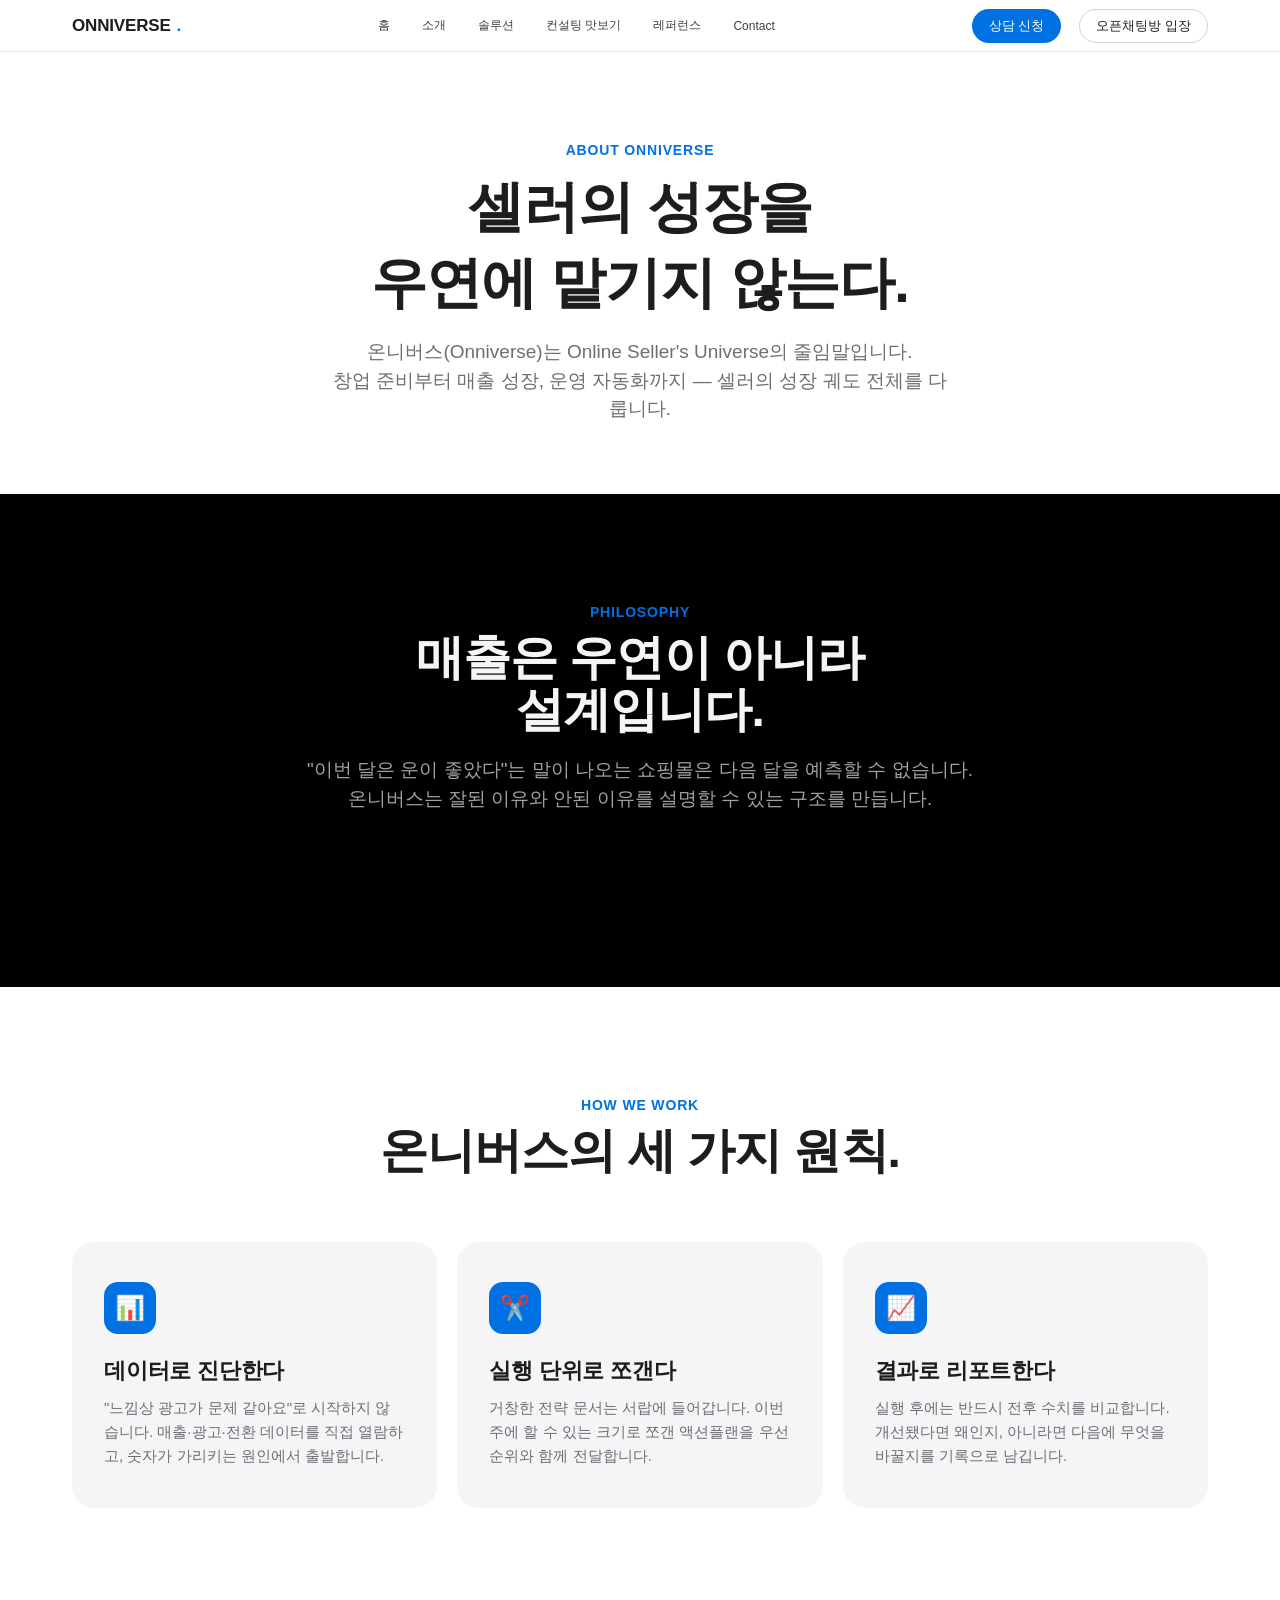
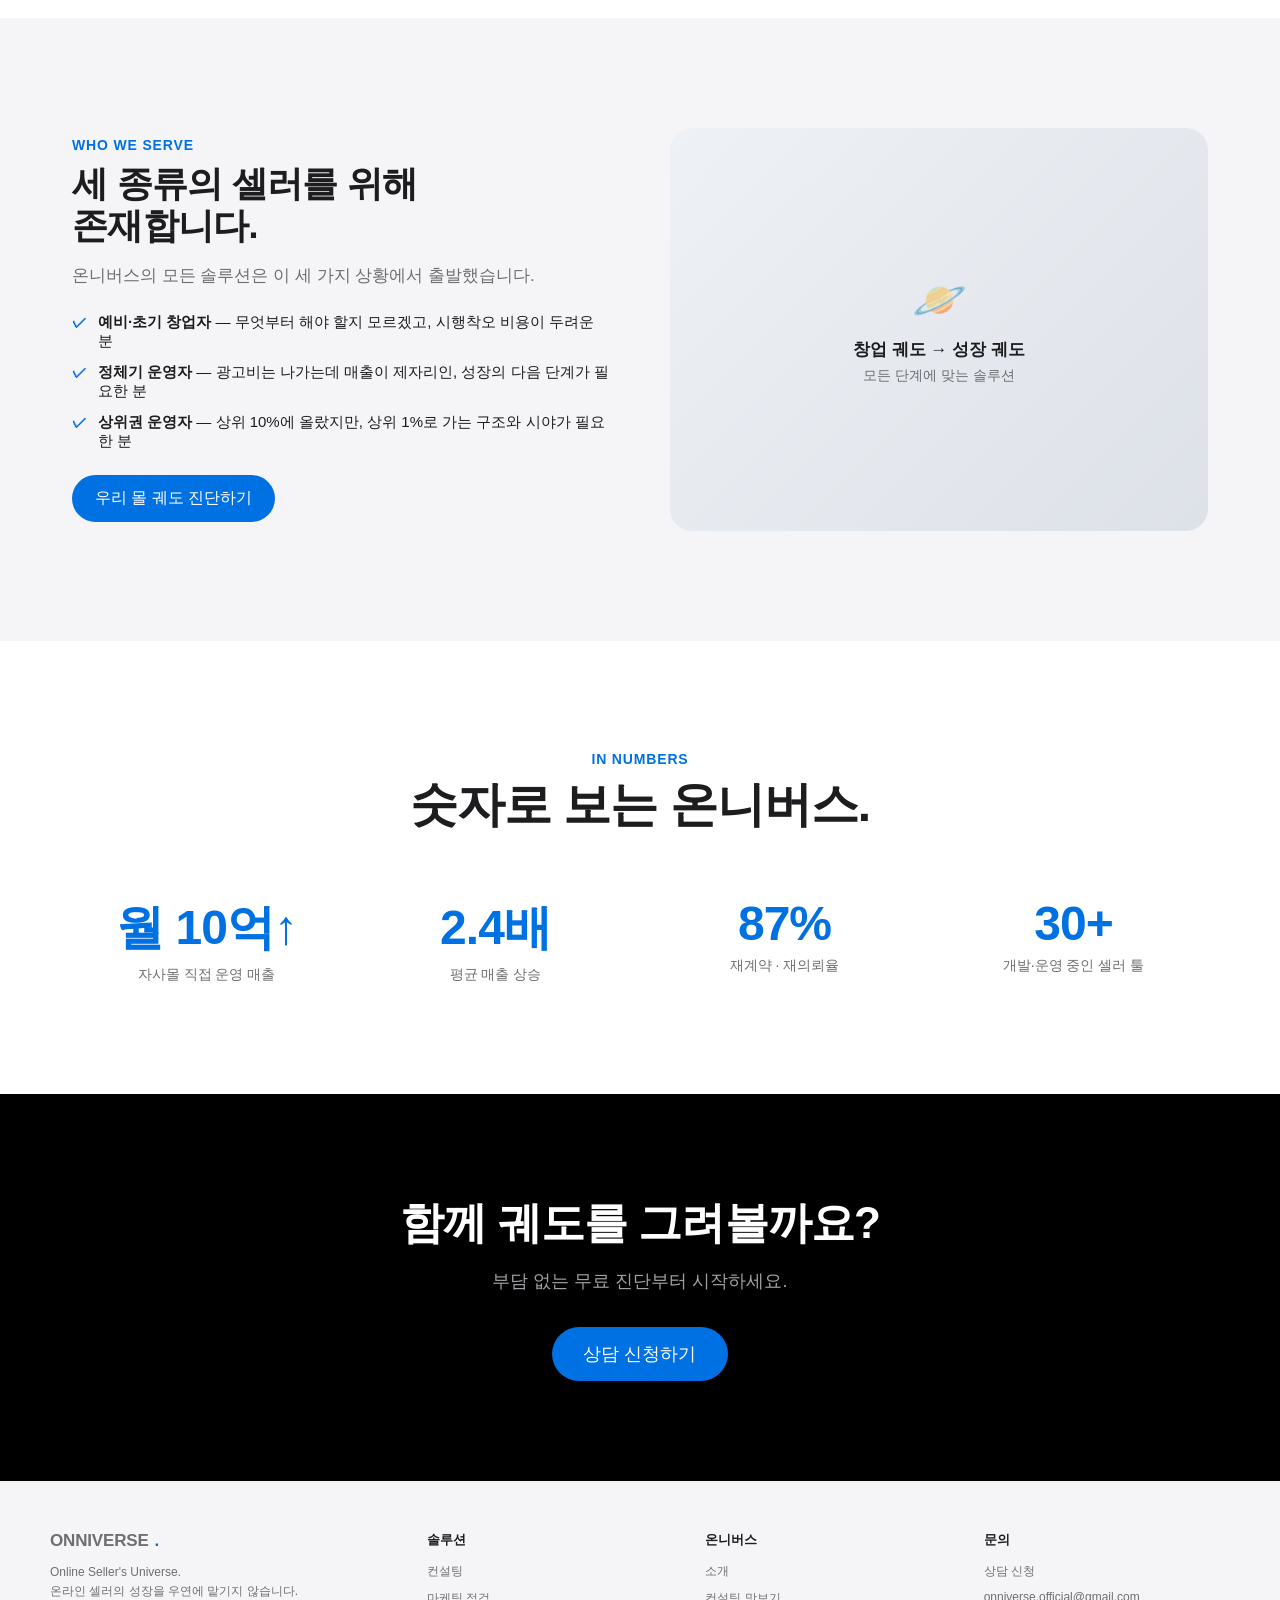
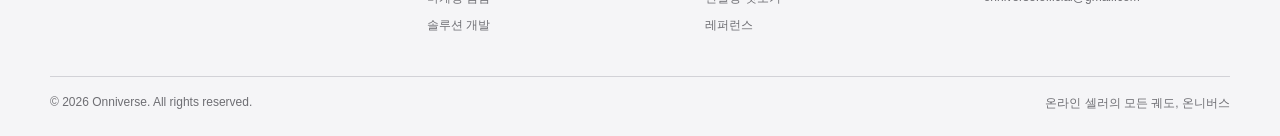
==== about.html @ 3732db98 "온니버스 웹사이트 초기 배포 Co-Authored-By: Claude Fable 5 <noreply@anthropic.com>" ====
<!DOCTYPE html>
<html lang="ko">
<head>
  <meta charset="UTF-8">
  <meta name="viewport" content="width=device-width, initial-scale=1.0">
  <title>소개 — 온니버스</title>
  <meta name="description" content="온니버스는 온라인 셀러의 성장을 우연에 맡기지 않는 이커머스 컨설팅 팀입니다.">
  <link rel="stylesheet" href="assets/css/style.css?v=3">
</head>
<body>

<nav class="nav">
  <div class="nav-inner">
    <a href="index.html" class="nav-logo">ONNIVERSE<span class="dot">.</span></a>
    <ul class="nav-menu">
      <li><a class="nav-link" href="index.html">홈</a></li>
      <li><a class="nav-link" href="about.html">소개</a></li>
      <li class="has-dropdown">
        <a class="nav-link" href="consulting.html">솔루션</a>
        <ul class="dropdown">
          <li><a href="consulting.html">컨설팅</a></li>
          <li><a href="marketing-audit.html">마케팅 점검</a></li>
          <li><a href="solution-dev.html">솔루션 개발</a></li>
        </ul>
      </li>
      <li><a class="nav-link" href="preview.html">컨설팅 맛보기</a></li>
      <li><a class="nav-link" href="references.html">레퍼런스</a></li>
      <li><a class="nav-link" href="contact.html">Contact</a></li>
    </ul>
    <div class="nav-cta">
      <a href="contact.html" class="btn btn-primary" style="padding:7px 16px;font-size:13px;">상담 신청</a>
      <a href="https://open.kakao.com/o/gEB5UUCi" target="_blank" rel="noopener" class="btn btn-ghost" style="padding:7px 16px;font-size:13px;">오픈채팅방 입장</a>
      <button class="nav-toggle" aria-label="메뉴 열기">
        <svg width="20" height="20" viewBox="0 0 20 20" fill="none"><path d="M3 5h14M3 10h14M3 15h14" stroke="currentColor" stroke-width="1.5" stroke-linecap="round"/></svg>
      </button>
    </div>
  </div>
</nav>

<header class="page-header">
  <div class="section-eyebrow">About Onniverse</div>
  <h1>셀러의 성장을<br>우연에 맡기지 않는다.</h1>
  <p>온니버스(Onniverse)는 Online Seller's Universe의 줄임말입니다.<br>창업 준비부터 매출 성장, 운영 자동화까지 — 셀러의 성장 궤도 전체를 다룹니다.</p>
</header>

<section class="section section-dark">
  <div class="wrap">
    <div class="section-head reveal">
      <div class="section-eyebrow">Philosophy</div>
      <h2>매출은 우연이 아니라<br>설계입니다.</h2>
      <p class="text-secondary">"이번 달은 운이 좋았다"는 말이 나오는 쇼핑몰은 다음 달을 예측할 수 없습니다.<br>온니버스는 잘된 이유와 안된 이유를 설명할 수 있는 구조를 만듭니다.</p>
    </div>
  </div>
</section>

<section class="section">
  <div class="wrap">
    <div class="section-head reveal">
      <div class="section-eyebrow">How We Work</div>
      <h2>온니버스의 세 가지 원칙.</h2>
    </div>
    <div class="grid grid-3">
      <div class="card reveal">
        <div class="card-icon">📊</div>
        <h3>데이터로 진단한다</h3>
        <p>"느낌상 광고가 문제 같아요"로 시작하지 않습니다. 매출·광고·전환 데이터를 직접 열람하고, 숫자가 가리키는 원인에서 출발합니다.</p>
      </div>
      <div class="card reveal">
        <div class="card-icon">✂️</div>
        <h3>실행 단위로 쪼갠다</h3>
        <p>거창한 전략 문서는 서랍에 들어갑니다. 이번 주에 할 수 있는 크기로 쪼갠 액션플랜을 우선순위와 함께 전달합니다.</p>
      </div>
      <div class="card reveal">
        <div class="card-icon">📈</div>
        <h3>결과로 리포트한다</h3>
        <p>실행 후에는 반드시 전후 수치를 비교합니다. 개선됐다면 왜인지, 아니라면 다음에 무엇을 바꿀지를 기록으로 남깁니다.</p>
      </div>
    </div>
  </div>
</section>

<section class="section section-gray">
  <div class="wrap">
    <div class="feature-row reveal">
      <div class="feature-copy">
        <div class="section-eyebrow">Who We Serve</div>
        <h3>세 종류의 셀러를 위해<br>존재합니다.</h3>
        <p>온니버스의 모든 솔루션은 이 세 가지 상황에서 출발했습니다.</p>
        <ul>
          <li><strong>예비·초기 창업자</strong> — 무엇부터 해야 할지 모르겠고, 시행착오 비용이 두려운 분</li>
          <li><strong>정체기 운영자</strong> — 광고비는 나가는데 매출이 제자리인, 성장의 다음 단계가 필요한 분</li>
          <li><strong>상위권 운영자</strong> — 상위 10%에 올랐지만, 상위 1%로 가는 구조와 시야가 필요한 분</li>
        </ul>
        <a href="preview.html" class="btn btn-primary">우리 몰 궤도 진단하기</a>
      </div>
      <div class="feature-visual">
        <div style="text-align:center; padding:40px;">
          <div style="font-size:44px; margin-bottom:12px;">🪐</div>
          <div style="font-size:17px; font-weight:600; color:#1d1d1f;">창업 궤도 → 성장 궤도</div>
          <div style="font-size:14px; margin-top:6px;">모든 단계에 맞는 솔루션</div>
        </div>
      </div>
    </div>
  </div>
</section>

<section class="section">
  <div class="wrap">
    <div class="section-head reveal">
      <div class="section-eyebrow">In Numbers</div>
      <h2>숫자로 보는 온니버스.</h2>
    </div>
    <div class="stats reveal">
      <div class="stat"><div class="num">월 10억↑</div><div class="label">자사몰 직접 운영 매출</div></div>
      <div class="stat"><div class="num">2.4배</div><div class="label">평균 매출 상승</div></div>
      <div class="stat"><div class="num">87%</div><div class="label">재계약 · 재의뢰율</div></div>
      <div class="stat"><div class="num">30+</div><div class="label">개발·운영 중인 셀러 툴</div></div>
    </div>
  </div>
</section>

<section class="cta-banner">
  <h2>함께 궤도를 그려볼까요?</h2>
  <p>부담 없는 무료 진단부터 시작하세요.</p>
  <a href="contact.html" class="btn btn-primary btn-lg">상담 신청하기</a>
</section>

<footer class="footer">
  <div class="footer-top">
    <div class="footer-brand">
      <div class="nav-logo">ONNIVERSE<span class="dot">.</span></div>
      <p>Online Seller's Universe.<br>온라인 셀러의 성장을 우연에 맡기지 않습니다.</p>
    </div>
    <div class="footer-col">
      <h5>솔루션</h5>
      <ul>
        <li><a href="consulting.html">컨설팅</a></li>
        <li><a href="marketing-audit.html">마케팅 점검</a></li>
        <li><a href="solution-dev.html">솔루션 개발</a></li>
      </ul>
    </div>
    <div class="footer-col">
      <h5>온니버스</h5>
      <ul>
        <li><a href="about.html">소개</a></li>
        <li><a href="preview.html">컨설팅 맛보기</a></li>
        <li><a href="references.html">레퍼런스</a></li>
      </ul>
    </div>
    <div class="footer-col">
      <h5>문의</h5>
      <ul>
        <li><a href="contact.html">상담 신청</a></li>
        <li><a href="mailto:onniverse.official@gmail.com">onniverse.official@gmail.com</a></li>
      </ul>
    </div>
  </div>
  <div class="footer-bottom">
    <span>© 2026 Onniverse. All rights reserved.</span>
    <span>온라인 셀러의 모든 궤도, 온니버스</span>
  </div>
</footer>

<script src="assets/js/main.js"></script>
</body>
</html>
---- assets/css/style.css ----
/* ==========================================================================
   온니버스 (Onniverse) — Design System
   Apple.com-inspired: large type, generous whitespace, blur nav, subtle motion
   ========================================================================== */

:root {
  --bg: #ffffff;
  --bg-secondary: #f5f5f7;
  --bg-dark: #000000;
  --bg-dark-2: #111112;
  --text: #1d1d1f;
  --text-secondary: #6e6e73;
  --text-on-dark: #f5f5f7;
  --text-on-dark-secondary: #a1a1a6;
  --accent: #0071e3;
  --accent-hover: #0077ed;
  --border: #d2d2d7;
  --border-dark: #333336;
  --radius-lg: 22px;
  --radius-md: 14px;
  --radius-sm: 8px;
  --nav-height: 52px;
  --max-width: 1180px;
  --ease: cubic-bezier(0.28, 0.11, 0.32, 1);
}

* { box-sizing: border-box; }

html {
  scroll-behavior: smooth;
  scroll-padding-top: var(--nav-height);
}

body {
  margin: 0;
  font-family: -apple-system, BlinkMacSystemFont, "SF Pro Display", "SF Pro KR",
    "Apple SD Gothic Neo", "Pretendard", "Helvetica Neue", Arial, sans-serif;
  color: var(--text);
  background: var(--bg);
  -webkit-font-smoothing: antialiased;
  overflow-x: hidden;
}

img { max-width: 100%; display: block; }
a { color: inherit; text-decoration: none; }
ul { list-style: none; margin: 0; padding: 0; }
button { font-family: inherit; }

.wrap {
  max-width: var(--max-width);
  margin: 0 auto;
  padding: 0 22px;
}

/* ---------- Navigation ---------- */

.nav {
  position: fixed;
  top: 0; left: 0; right: 0;
  height: var(--nav-height);
  z-index: 1000;
  background: rgba(255, 255, 255, 0.72);
  backdrop-filter: saturate(180%) blur(20px);
  -webkit-backdrop-filter: saturate(180%) blur(20px);
  border-bottom: 1px solid rgba(0, 0, 0, 0.08);
}

.nav-inner {
  max-width: var(--max-width);
  margin: 0 auto;
  height: 100%;
  padding: 0 22px;
  display: flex;
  align-items: center;
  justify-content: space-between;
}

.nav-logo {
  font-size: 17px;
  font-weight: 600;
  letter-spacing: -0.01em;
  display: flex;
  align-items: center;
  gap: 6px;
}

.nav-logo .dot { color: var(--accent); }

.nav-menu {
  display: flex;
  align-items: center;
  height: 100%;
}

.nav-menu > li {
  position: relative;
  height: 100%;
}

.nav-link {
  display: flex;
  align-items: center;
  height: 100%;
  padding: 0 16px;
  font-size: 12px;
  font-weight: 400;
  color: var(--text);
  opacity: 0.85;
  transition: opacity 0.2s var(--ease);
  white-space: nowrap;
}

.nav-link:hover { opacity: 1; }

.nav-menu > li.has-dropdown:hover .dropdown {
  opacity: 1;
  visibility: visible;
  transform: translateY(0);
}

.dropdown {
  position: absolute;
  top: 100%;
  left: 50%;
  transform: translateX(-50%) translateY(-8px);
  min-width: 190px;
  background: rgba(255, 255, 255, 0.85);
  backdrop-filter: saturate(180%) blur(24px);
  -webkit-backdrop-filter: saturate(180%) blur(24px);
  border-radius: 0 0 12px 12px;
  box-shadow: 0 12px 28px rgba(0, 0, 0, 0.12);
  padding: 10px 0;
  opacity: 0;
  visibility: hidden;
  transition: all 0.25s var(--ease);
}

.dropdown li a {
  display: block;
  padding: 10px 22px;
  font-size: 13px;
  color: var(--text);
  opacity: 0.8;
}

.dropdown li a:hover { opacity: 1; color: var(--accent); }

.nav-cta {
  display: flex;
  align-items: center;
  gap: 18px;
}

.nav-toggle {
  display: none;
  background: none;
  border: none;
  cursor: pointer;
  padding: 8px;
  color: var(--text);
}

/* Mobile nav */
@media (max-width: 834px) {
  .nav-toggle { display: block; }
  .nav-menu {
    position: fixed;
    top: var(--nav-height);
    left: 0; right: 0;
    flex-direction: column;
    align-items: stretch;
    background: rgba(255, 255, 255, 0.97);
    backdrop-filter: blur(20px);
    height: auto;
    max-height: 0;
    overflow: hidden;
    transition: max-height 0.35s var(--ease);
    border-bottom: 1px solid var(--border);
  }
  .nav-menu.open { max-height: 600px; }
  .nav-menu > li { height: auto; }
  .nav-link {
    height: auto;
    padding: 16px 22px;
    font-size: 17px;
    border-bottom: 1px solid rgba(0,0,0,0.06);
  }
  .dropdown {
    position: static;
    transform: none;
    opacity: 1;
    visibility: visible;
    box-shadow: none;
    border-radius: 0;
    background: var(--bg-secondary);
    display: none;
    padding: 4px 0;
  }
  .nav-menu > li.has-dropdown.open .dropdown { display: block; }
  .dropdown li a { padding: 14px 40px; font-size: 15px; }
}

/* ---------- Hero ---------- */

.hero {
  padding: calc(var(--nav-height) + 120px) 22px 100px;
  text-align: center;
  background: linear-gradient(180deg, #fbfbfd 0%, #ffffff 100%);
}

.hero-eyebrow {
  font-size: 15px;
  font-weight: 600;
  color: var(--accent);
  margin-bottom: 14px;
}

.hero h1 {
  font-size: clamp(38px, 6vw, 68px);
  font-weight: 700;
  letter-spacing: -0.02em;
  line-height: 1.07;
  margin: 0 0 20px;
}

.hero p.lead {
  font-size: clamp(18px, 2.4vw, 24px);
  color: var(--text-secondary);
  max-width: 640px;
  margin: 0 auto 34px;
  line-height: 1.4;
}

.hero-actions {
  display: flex;
  gap: 14px;
  justify-content: center;
  flex-wrap: wrap;
}

.hero-visual {
  margin-top: 64px;
  border-radius: var(--radius-lg);
  overflow: hidden;
  background: linear-gradient(135deg, #eef1f5 0%, #dfe3ea 100%);
  aspect-ratio: 16 / 8;
  max-width: var(--max-width);
  margin-left: auto;
  margin-right: auto;
  display: flex;
  align-items: center;
  justify-content: center;
  position: relative;
}

/* ---------- Buttons ---------- */

.btn {
  display: inline-flex;
  align-items: center;
  justify-content: center;
  padding: 12px 22px;
  border-radius: 980px;
  font-size: 16px;
  font-weight: 400;
  cursor: pointer;
  border: 1px solid transparent;
  transition: all 0.2s var(--ease);
}

.btn-primary {
  background: var(--accent);
  color: #fff;
}
.btn-primary:hover { background: var(--accent-hover); }

.btn-secondary {
  background: transparent;
  color: var(--accent);
}
.btn-secondary:hover { text-decoration: underline; }

.btn-ghost {
  background: transparent;
  color: var(--text);
  border-color: var(--border);
}
.btn-ghost:hover { border-color: var(--text); }

.btn-lg { padding: 14px 30px; font-size: 18px; }

.link-arrow {
  color: var(--accent);
  font-size: 16px;
  display: inline-flex;
  align-items: center;
  gap: 4px;
}
.link-arrow:hover { text-decoration: underline; }

/* ---------- Sections ---------- */

section { position: relative; }

.section {
  padding: 110px 22px;
}

.section-tight { padding: 80px 22px; }

.section-dark {
  background: var(--bg-dark);
  color: var(--text-on-dark);
}
.section-dark .text-secondary { color: var(--text-on-dark-secondary); }

.section-gray { background: var(--bg-secondary); }

.section-head {
  text-align: center;
  max-width: 720px;
  margin: 0 auto 64px;
}

.section-eyebrow {
  font-size: 14px;
  font-weight: 600;
  color: var(--accent);
  text-transform: uppercase;
  letter-spacing: 0.06em;
  margin-bottom: 12px;
}

.section-head h2 {
  font-size: clamp(30px, 4.5vw, 48px);
  font-weight: 700;
  letter-spacing: -0.02em;
  line-height: 1.1;
  margin: 0 0 18px;
}

.section-head p {
  font-size: 19px;
  color: var(--text-secondary);
  line-height: 1.5;
}

.text-secondary { color: var(--text-secondary); }

/* ---------- Grid / Cards ---------- */

.grid {
  display: grid;
  gap: 20px;
}

.grid-2 { grid-template-columns: repeat(2, 1fr); }
.grid-3 { grid-template-columns: repeat(3, 1fr); }
.grid-4 { grid-template-columns: repeat(4, 1fr); }

@media (max-width: 900px) {
  .grid-2, .grid-3, .grid-4 { grid-template-columns: 1fr; }
}

.card {
  background: var(--bg-secondary);
  border-radius: var(--radius-lg);
  padding: 40px 32px;
  transition: transform 0.3s var(--ease);
}

.card-icon {
  width: 52px;
  height: 52px;
  border-radius: 14px;
  background: var(--accent);
  color: #fff;
  display: flex;
  align-items: center;
  justify-content: center;
  font-size: 24px;
  margin-bottom: 22px;
}

.card h3 {
  font-size: 22px;
  font-weight: 600;
  letter-spacing: -0.01em;
  margin: 0 0 10px;
}

.card p {
  font-size: 15px;
  color: var(--text-secondary);
  line-height: 1.6;
  margin: 0;
}

.card-dark {
  background: var(--bg-dark-2);
  color: var(--text-on-dark);
}
.card-dark p { color: var(--text-on-dark-secondary); }

/* ---------- Stats ---------- */

.stats {
  display: grid;
  grid-template-columns: repeat(4, 1fr);
  gap: 20px;
  text-align: center;
}
.stats-3 { grid-template-columns: repeat(3, 1fr); }
@media (max-width: 700px) {
  .stats, .stats-3 { grid-template-columns: repeat(2, 1fr); }
}
.stat .num {
  font-size: clamp(32px, 4vw, 48px);
  font-weight: 700;
  color: var(--accent);
  letter-spacing: -0.02em;
}
.stat .label {
  font-size: 14px;
  color: var(--text-secondary);
  margin-top: 6px;
}

/* ---------- Steps / Process ---------- */

.steps {
  display: grid;
  grid-template-columns: repeat(4, 1fr);
  gap: 24px;
  counter-reset: step;
}
@media (max-width: 900px) { .steps { grid-template-columns: 1fr 1fr; } }
@media (max-width: 560px) { .steps { grid-template-columns: 1fr; } }

.step {
  position: relative;
  padding-top: 8px;
}
.step .step-num {
  font-size: 15px;
  font-weight: 700;
  color: var(--accent);
  margin-bottom: 14px;
}
.step h4 {
  font-size: 18px;
  font-weight: 600;
  margin: 0 0 8px;
}
.step p {
  font-size: 14px;
  color: var(--text-secondary);
  line-height: 1.6;
  margin: 0;
}

/* ---------- Table ---------- */

table.compare {
  width: 100%;
  border-collapse: collapse;
  font-size: 15px;
}
table.compare th, table.compare td {
  padding: 16px 18px;
  border-bottom: 1px solid var(--border);
  text-align: left;
}
table.compare th { color: var(--text-secondary); font-weight: 500; font-size: 13px; }

/* ---------- Footer ---------- */

.footer {
  background: var(--bg-secondary);
  padding: 50px 22px 24px;
  font-size: 12px;
  color: var(--text-secondary);
}

.footer-top {
  max-width: var(--max-width);
  margin: 0 auto;
  display: grid;
  grid-template-columns: 1.4fr repeat(3, 1fr);
  gap: 32px;
  padding-bottom: 32px;
  border-bottom: 1px solid var(--border);
}

@media (max-width: 700px) {
  .footer-top { grid-template-columns: 1fr 1fr; }
}

.footer-brand .nav-logo { margin-bottom: 10px; }
.footer-brand p { max-width: 260px; line-height: 1.6; }

.footer-col h5 {
  font-size: 13px;
  color: var(--text);
  font-weight: 600;
  margin: 0 0 14px;
}
.footer-col li { margin-bottom: 10px; }
.footer-col a:hover { color: var(--accent); }

.footer-bottom {
  max-width: var(--max-width);
  margin: 0 auto;
  padding-top: 18px;
  display: flex;
  justify-content: space-between;
  flex-wrap: wrap;
  gap: 8px;
}

/* ---------- Reveal animation ---------- */

.reveal {
  opacity: 0;
  transform: translateY(24px);
  transition: opacity 0.7s var(--ease), transform 0.7s var(--ease);
}
.reveal.in {
  opacity: 1;
  transform: translateY(0);
}

/* ---------- Page header (sub pages) ---------- */

.page-header {
  padding: calc(var(--nav-height) + 90px) 22px 70px;
  text-align: center;
}
.page-header .section-eyebrow { justify-content: center; display: flex; }
.page-header h1 {
  font-size: clamp(32px, 5vw, 56px);
  font-weight: 700;
  letter-spacing: -0.02em;
  margin: 0 0 16px;
}
.page-header p {
  font-size: 19px;
  color: var(--text-secondary);
  max-width: 620px;
  margin: 0 auto;
  line-height: 1.5;
}

/* ---------- Breadcrumb ---------- */
.breadcrumb {
  font-size: 13px;
  color: var(--text-secondary);
  text-align: center;
  padding-top: calc(var(--nav-height) + 24px);
}
.breadcrumb a:hover { color: var(--accent); }

/* ---------- Two-col feature ---------- */

.feature-row {
  display: grid;
  grid-template-columns: 1fr 1fr;
  gap: 60px;
  align-items: center;
}
@media (max-width: 900px) {
  .feature-row { grid-template-columns: 1fr; gap: 32px; }
  .feature-row.reverse .feature-visual { order: -1; }
}
.feature-visual {
  border-radius: var(--radius-lg);
  aspect-ratio: 4/3;
  background: linear-gradient(135deg, #eef1f5 0%, #dde1e8 100%);
  display: flex;
  align-items: center;
  justify-content: center;
  font-size: 15px;
  color: var(--text-secondary);
}
.feature-copy .section-eyebrow { margin-bottom: 10px; }
.feature-copy h3 {
  font-size: clamp(26px, 3.5vw, 36px);
  font-weight: 700;
  letter-spacing: -0.02em;
  margin: 0 0 16px;
  line-height: 1.15;
}
.feature-copy p {
  font-size: 17px;
  color: var(--text-secondary);
  line-height: 1.6;
  margin: 0 0 24px;
}
.feature-copy ul { margin: 0 0 24px; }
.feature-copy ul li {
  padding-left: 26px;
  position: relative;
  margin-bottom: 12px;
  font-size: 15px;
  color: var(--text);
}
.feature-copy ul li::before {
  content: "✓";
  position: absolute;
  left: 0;
  color: var(--accent);
  font-weight: 700;
}

/* ---------- Form ---------- */

.form-box {
  max-width: 640px;
  margin: 0 auto;
  background: var(--bg-secondary);
  border-radius: var(--radius-lg);
  padding: 44px;
}
@media (max-width: 600px) { .form-box { padding: 28px 22px; } }

.form-row { margin-bottom: 20px; }
.form-row label {
  display: block;
  font-size: 14px;
  font-weight: 600;
  margin-bottom: 8px;
}
.form-row input,
.form-row select,
.form-row textarea {
  width: 100%;
  padding: 13px 16px;
  border-radius: 10px;
  border: 1px solid var(--border);
  font-size: 15px;
  font-family: inherit;
  background: #fff;
  transition: border-color 0.2s;
}
.form-row input:focus,
.form-row select:focus,
.form-row textarea:focus {
  outline: none;
  border-color: var(--accent);
}
.form-row textarea { resize: vertical; min-height: 120px; }
.form-note { font-size: 13px; color: var(--text-secondary); margin-top: 10px; }

.checkbox-row {
  display: flex;
  align-items: flex-start;
  gap: 10px;
  font-size: 13px;
  color: var(--text-secondary);
}
.checkbox-row input { width: auto; margin-top: 3px; }

/* ---------- Contact info cards ---------- */

.contact-info {
  display: grid;
  grid-template-columns: repeat(3, 1fr);
  gap: 20px;
  max-width: var(--max-width);
  margin: 0 auto 70px;
  text-align: center;
}
@media (max-width: 800px) { .contact-info { grid-template-columns: 1fr; } }
.contact-info .card-icon { margin: 0 auto 18px; }
.contact-info .card { text-align: center; }

/* ---------- Reference / Portfolio ---------- */

.ref-filter {
  display: flex;
  gap: 10px;
  justify-content: center;
  flex-wrap: wrap;
  margin-bottom: 50px;
}
.ref-filter button {
  padding: 9px 18px;
  border-radius: 980px;
  border: 1px solid var(--border);
  background: transparent;
  font-size: 14px;
  cursor: pointer;
  transition: all 0.2s var(--ease);
}
.ref-filter button.active,
.ref-filter button:hover {
  background: var(--text);
  color: #fff;
  border-color: var(--text);
}

.ref-card {
  border-radius: var(--radius-lg);
  overflow: hidden;
  background: var(--bg-secondary);
  cursor: default;
}
.ref-thumb {
  aspect-ratio: 4/3;
  background: linear-gradient(135deg, #e4e7ec, #cfd4dc);
  display: flex;
  align-items: center;
  justify-content: center;
  color: var(--text-secondary);
  font-size: 14px;
}
.ref-body { padding: 22px 24px 26px; }
.ref-tag {
  font-size: 12px;
  font-weight: 600;
  color: var(--accent);
  margin-bottom: 8px;
}
.ref-body h4 { font-size: 18px; margin: 0 0 8px; font-weight: 600; }
.ref-body p { font-size: 14px; color: var(--text-secondary); margin: 0; line-height: 1.5; }
.ref-result {
  margin-top: 14px;
  padding-top: 14px;
  border-top: 1px solid var(--border);
  font-size: 13px;
  font-weight: 600;
  color: var(--text);
}

/* ---------- FAQ / Accordion ---------- */

.accordion-item {
  border-bottom: 1px solid var(--border);
}
.accordion-q {
  width: 100%;
  text-align: left;
  background: none;
  border: none;
  padding: 24px 4px;
  font-size: 17px;
  font-weight: 600;
  display: flex;
  justify-content: space-between;
  align-items: center;
  cursor: pointer;
  color: var(--text);
}
.accordion-q .plus {
  font-size: 22px;
  font-weight: 300;
  color: var(--accent);
  transition: transform 0.3s var(--ease);
  flex-shrink: 0;
  margin-left: 20px;
}
.accordion-item.open .accordion-q .plus { transform: rotate(45deg); }
.accordion-a {
  max-height: 0;
  overflow: hidden;
  transition: max-height 0.35s var(--ease);
}
.accordion-a-inner {
  padding: 0 4px 24px;
  font-size: 15px;
  color: var(--text-secondary);
  line-height: 1.7;
}

/* ---------- Sample report mock ---------- */

.mock-report {
  background: #fff;
  border-radius: var(--radius-lg);
  box-shadow: 0 20px 60px rgba(0,0,0,0.12);
  padding: 36px;
  max-width: 640px;
  margin: 0 auto;
  border: 1px solid var(--border);
}
.mock-report .mock-head {
  display: flex;
  justify-content: space-between;
  align-items: center;
  margin-bottom: 24px;
  padding-bottom: 20px;
  border-bottom: 1px solid var(--border);
}
.mock-score {
  font-size: 40px;
  font-weight: 700;
  color: var(--accent);
}
.mock-row {
  display: flex;
  justify-content: space-between;
  padding: 12px 0;
  border-bottom: 1px solid #f0f0f2;
  font-size: 14px;
}
.mock-badge {
  font-size: 11px;
  font-weight: 700;
  padding: 3px 10px;
  border-radius: 980px;
}
.mock-badge.good { background: #e6f7ec; color: #1c8a44; }
.mock-badge.warn { background: #fff4e0; color: #b9740a; }
.mock-badge.bad { background: #fde8e8; color: #c62828; }

/* ---------- CTA banner ---------- */

.cta-banner {
  text-align: center;
  padding: 100px 22px;
  background: var(--bg-dark);
  color: #fff;
}
.cta-banner h2 {
  font-size: clamp(28px, 4.5vw, 44px);
  font-weight: 700;
  letter-spacing: -0.02em;
  margin: 0 0 16px;
}
.cta-banner p {
  font-size: 18px;
  color: var(--text-on-dark-secondary);
  margin: 0 0 34px;
}

/* ---------- Notice list ---------- */

.notice-list { border-top: 1px solid var(--text); }
.notice-item {
  display: grid;
  grid-template-columns: 90px 1fr 120px;
  gap: 16px;
  align-items: center;
  padding: 22px 8px;
  border-bottom: 1px solid var(--border);
}
@media (max-width: 600px) {
  .notice-item { grid-template-columns: 1fr; gap: 6px; }
}
.notice-badge {
  font-size: 11px;
  font-weight: 700;
  color: var(--accent);
  background: rgba(0,113,227,0.1);
  padding: 4px 10px;
  border-radius: 980px;
  justify-self: start;
}
.notice-title { font-size: 16px; font-weight: 500; }
.notice-date { font-size: 13px; color: var(--text-secondary); justify-self: end; }
@media (max-width: 600px) { .notice-date { justify-self: start; } }

/* ---------- Diagnosis quiz ---------- */

.quiz-box {
  max-width: 640px;
  margin: 0 auto;
  background: #fff;
  border: 1px solid var(--border);
  border-radius: var(--radius-lg);
  padding: 44px;
  box-shadow: 0 20px 60px rgba(0,0,0,0.08);
}
@media (max-width: 600px) { .quiz-box { padding: 28px 22px; } }

.quiz-progress {
  height: 4px;
  background: var(--bg-secondary);
  border-radius: 980px;
  overflow: hidden;
  margin-bottom: 28px;
}
.quiz-progress .bar {
  height: 100%;
  background: var(--accent);
  width: 0%;
  transition: width 0.4s var(--ease);
}
.quiz-step-label {
  font-size: 13px;
  font-weight: 600;
  color: var(--accent);
  margin-bottom: 10px;
}
.quiz-q {
  font-size: clamp(20px, 3vw, 26px);
  font-weight: 700;
  letter-spacing: -0.01em;
  line-height: 1.3;
  margin: 0 0 8px;
  min-height: 68px;
}
.quiz-hint {
  font-size: 14px;
  color: var(--text-secondary);
  margin: 0 0 28px;
}
.quiz-actions {
  display: grid;
  grid-template-columns: 1fr 1fr;
  gap: 12px;
}
.quiz-actions button {
  padding: 16px;
  border-radius: var(--radius-md);
  border: 1px solid var(--border);
  background: #fff;
  font-size: 16px;
  font-weight: 500;
  cursor: pointer;
  transition: all 0.2s var(--ease);
}
.quiz-actions button:hover {
  border-color: var(--accent);
  color: var(--accent);
  background: rgba(0,113,227,0.04);
}
.quiz-back {
  margin-top: 18px;
  background: none;
  border: none;
  font-size: 13px;
  color: var(--text-secondary);
  cursor: pointer;
}
.quiz-back:hover { color: var(--text); }

/* Quiz audience select */
.audience-options { display: grid; gap: 12px; }
.audience-options button {
  padding: 18px 20px;
  border-radius: var(--radius-md);
  border: 1px solid var(--border);
  background: #fff;
  cursor: pointer;
  text-align: left;
  transition: all 0.2s var(--ease);
}
.audience-options button:hover {
  border-color: var(--accent);
  background: rgba(0,113,227,0.04);
}
.audience-options button b {
  display: block;
  font-size: 16px;
  font-weight: 600;
  margin-bottom: 4px;
  color: var(--text);
}
.audience-options button span {
  font-size: 13px;
  color: var(--text-secondary);
}

/* Quiz result */
.quiz-result { text-align: center; }
.result-ring {
  width: 140px;
  height: 140px;
  margin: 0 auto 24px;
  position: relative;
}
.result-ring svg { transform: rotate(-90deg); }
.result-ring .track { fill: none; stroke: var(--bg-secondary); stroke-width: 10; }
.result-ring .value {
  fill: none;
  stroke: var(--accent);
  stroke-width: 10;
  stroke-linecap: round;
  stroke-dasharray: 377;
  stroke-dashoffset: 377;
  transition: stroke-dashoffset 1s var(--ease);
}
.result-ring .score {
  position: absolute;
  inset: 0;
  display: flex;
  flex-direction: column;
  align-items: center;
  justify-content: center;
}
.result-ring .score b { font-size: 34px; letter-spacing: -0.02em; }
.result-ring .score span { font-size: 12px; color: var(--text-secondary); }
.result-tier {
  font-size: 24px;
  font-weight: 700;
  letter-spacing: -0.01em;
  margin: 0 0 10px;
}
.result-desc {
  font-size: 15px;
  color: var(--text-secondary);
  line-height: 1.7;
  max-width: 440px;
  margin: 0 auto 28px;
}
.result-reco {
  background: var(--bg-secondary);
  border-radius: var(--radius-md);
  padding: 20px 24px;
  text-align: left;
  margin-bottom: 28px;
}
.result-reco h5 {
  font-size: 13px;
  font-weight: 700;
  color: var(--accent);
  margin: 0 0 10px;
  text-transform: uppercase;
  letter-spacing: 0.05em;
}
.result-reco ul li {
  font-size: 14px;
  padding: 6px 0 6px 24px;
  position: relative;
  color: var(--text);
}
.result-reco ul li::before {
  content: "→";
  position: absolute;
  left: 0;
  color: var(--accent);
}
.result-cta {
  display: flex;
  gap: 12px;
  justify-content: center;
  flex-wrap: wrap;
}

/* ---------- Utility ---------- */

.text-center { text-align: center; }
.mt-40 { margin-top: 40px; }
.divider { height: 1px; background: var(--border); border: none; margin: 0; }
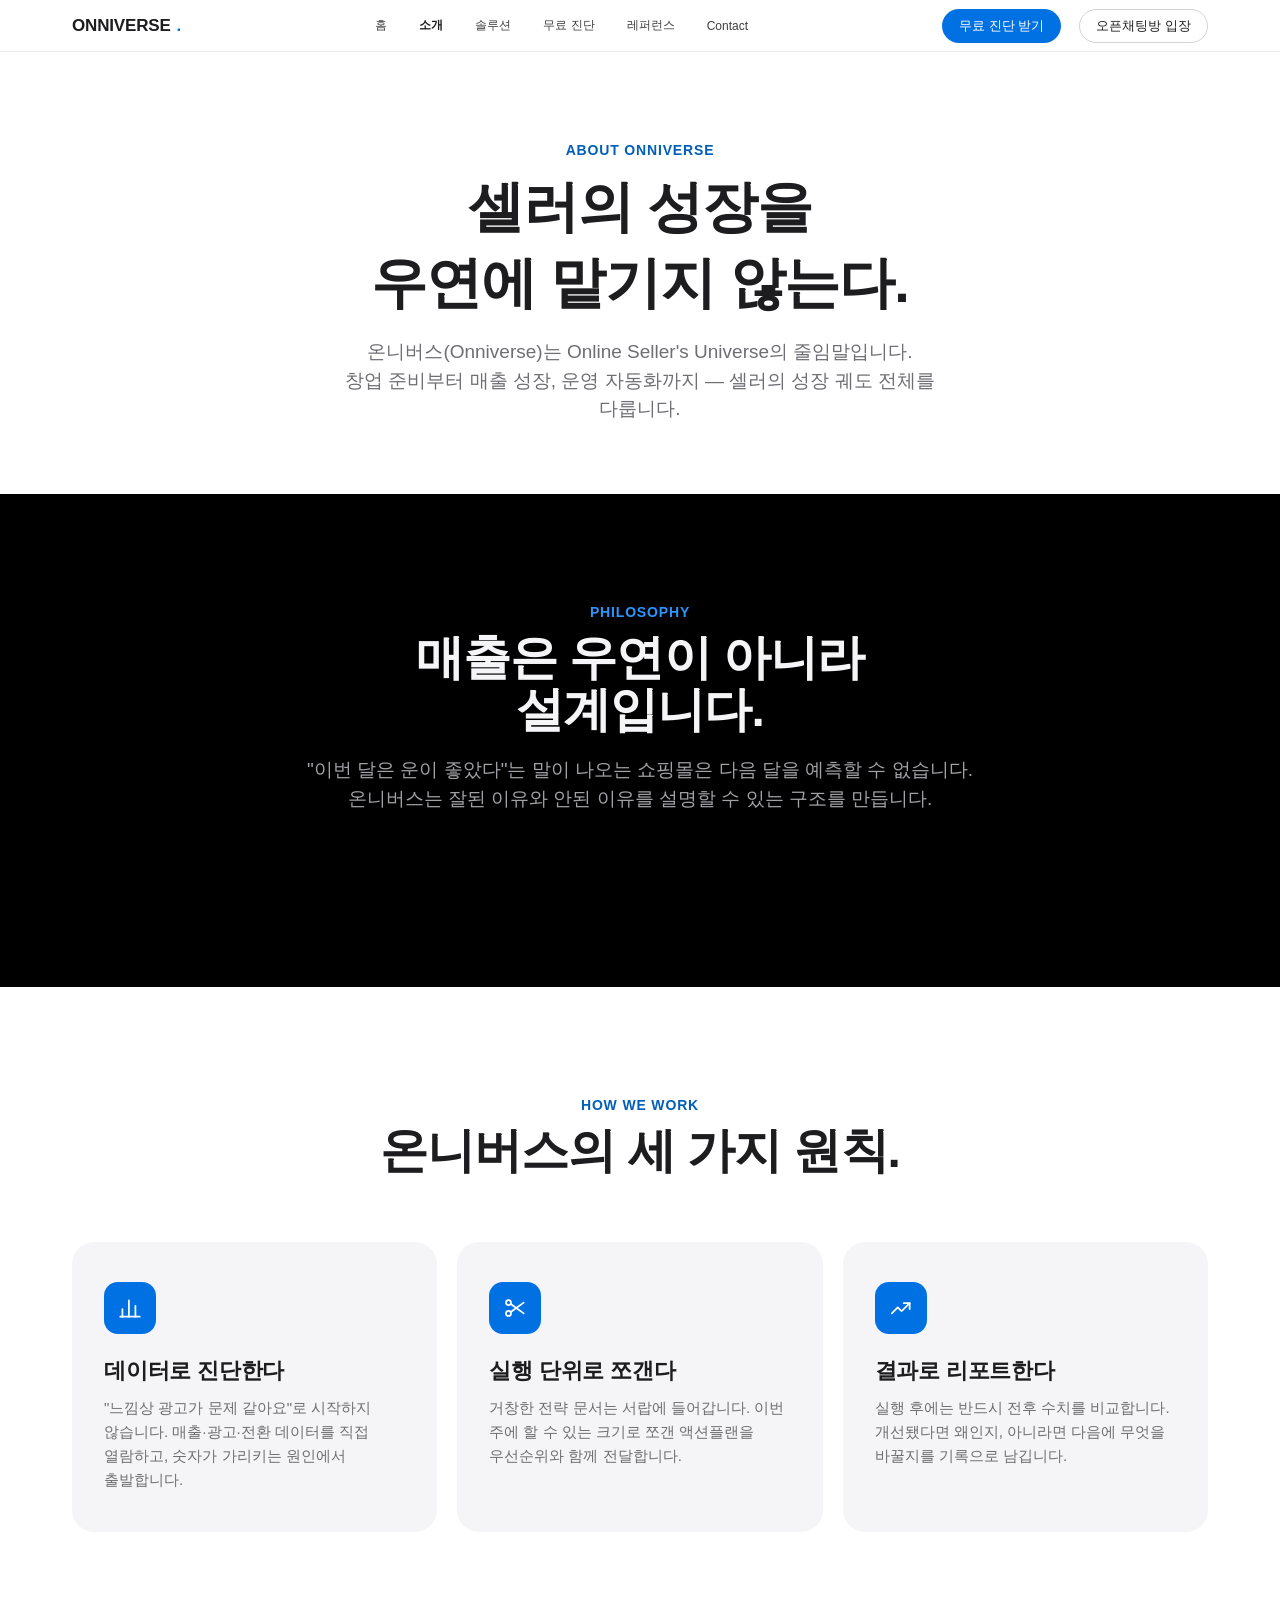
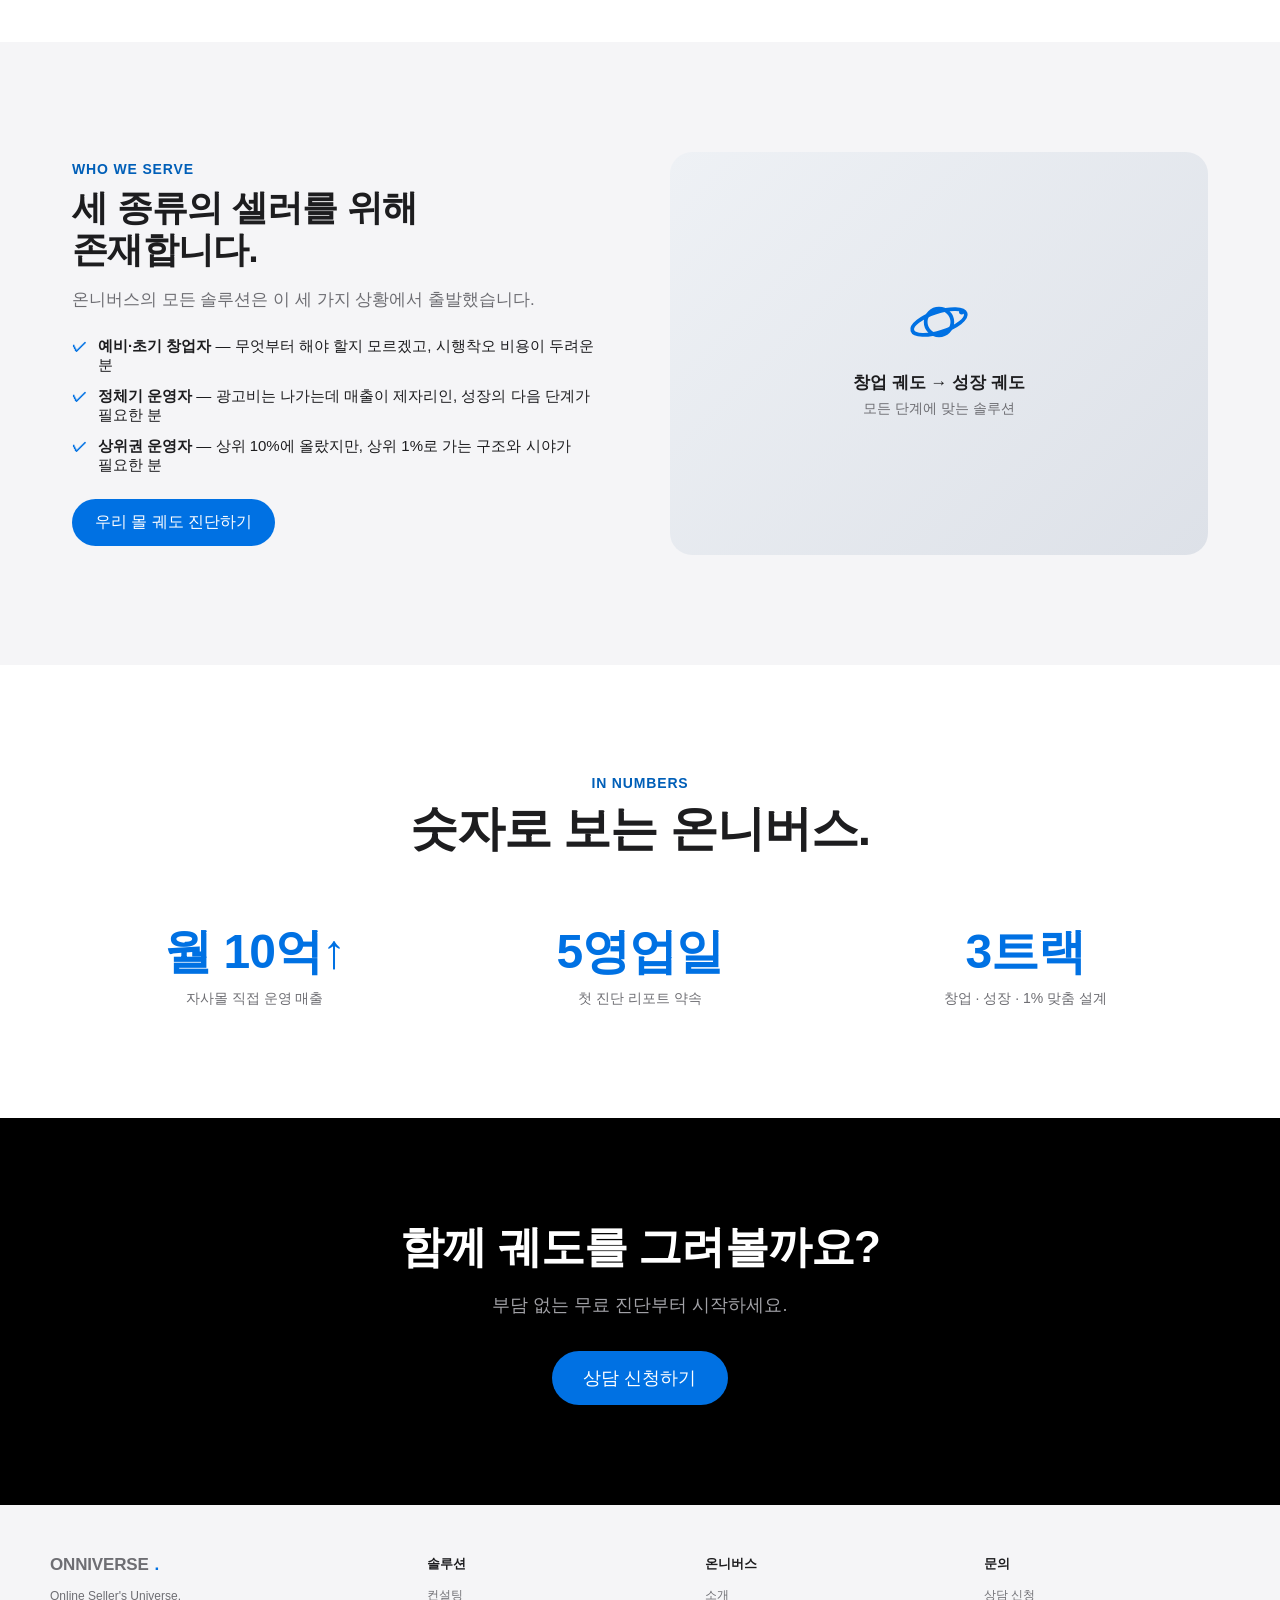
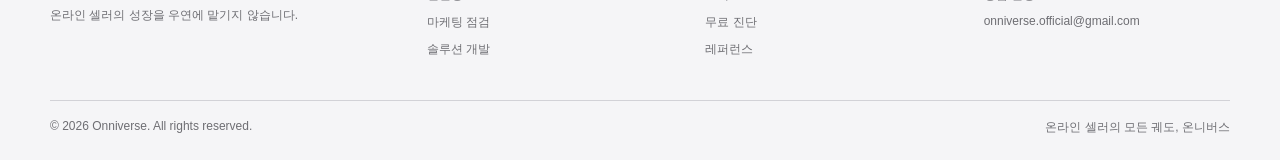
==== commit 4d584be6: "디자인 크리틱 P0+P1 반영: 모바일 nav 수정, SVG 아이콘, CTA 정렬, 예시 수치 표기, 월 10억 증거 섹션 Co-Authored-By: Claude Fable 5 " ====
--- a/about.html
+++ b/about.html
@@ -5,7 +5,7 @@
   <meta name="viewport" content="width=device-width, initial-scale=1.0">
   <title>소개 — 온니버스</title>
   <meta name="description" content="온니버스는 온라인 셀러의 성장을 우연에 맡기지 않는 이커머스 컨설팅 팀입니다.">
-  <link rel="stylesheet" href="assets/css/style.css?v=3">
+  <link rel="stylesheet" href="assets/css/style.css?v=4">
 </head>
 <body>
 
@@ -14,7 +14,7 @@
     <a href="index.html" class="nav-logo">ONNIVERSE<span class="dot">.</span></a>
     <ul class="nav-menu">
       <li><a class="nav-link" href="index.html">홈</a></li>
-      <li><a class="nav-link" href="about.html">소개</a></li>
+      <li><a class="nav-link active" aria-current="page" href="about.html">소개</a></li>
       <li class="has-dropdown">
         <a class="nav-link" href="consulting.html">솔루션</a>
         <ul class="dropdown">
@@ -23,12 +23,13 @@
           <li><a href="solution-dev.html">솔루션 개발</a></li>
         </ul>
       </li>
-      <li><a class="nav-link" href="preview.html">컨설팅 맛보기</a></li>
+      <li><a class="nav-link" href="preview.html">무료 진단</a></li>
       <li><a class="nav-link" href="references.html">레퍼런스</a></li>
       <li><a class="nav-link" href="contact.html">Contact</a></li>
+      <li class="nav-mobile-only"><a class="nav-link" href="https://open.kakao.com/o/gEB5UUCi" target="_blank" rel="noopener">오픈채팅방 입장</a></li>
     </ul>
     <div class="nav-cta">
-      <a href="contact.html" class="btn btn-primary" style="padding:7px 16px;font-size:13px;">상담 신청</a>
+      <a href="preview.html" class="btn btn-primary" style="padding:7px 16px;font-size:13px;">무료 진단 받기</a>
       <a href="https://open.kakao.com/o/gEB5UUCi" target="_blank" rel="noopener" class="btn btn-ghost" style="padding:7px 16px;font-size:13px;">오픈채팅방 입장</a>
       <button class="nav-toggle" aria-label="메뉴 열기">
         <svg width="20" height="20" viewBox="0 0 20 20" fill="none"><path d="M3 5h14M3 10h14M3 15h14" stroke="currentColor" stroke-width="1.5" stroke-linecap="round"/></svg>
@@ -61,17 +62,17 @@
     </div>
     <div class="grid grid-3">
       <div class="card reveal">
-        <div class="card-icon">📊</div>
+        <div class="card-icon"><svg viewBox="0 0 24 24" width="26" height="26" fill="none" stroke="currentColor" stroke-width="1.6" stroke-linecap="round" stroke-linejoin="round" aria-hidden="true"><path d="M5 20v-7M11 20V5M17 20V10"/><path d="M3 20h18"/></svg></div>
         <h3>데이터로 진단한다</h3>
         <p>"느낌상 광고가 문제 같아요"로 시작하지 않습니다. 매출·광고·전환 데이터를 직접 열람하고, 숫자가 가리키는 원인에서 출발합니다.</p>
       </div>
       <div class="card reveal">
-        <div class="card-icon">✂️</div>
+        <div class="card-icon"><svg viewBox="0 0 24 24" width="26" height="26" fill="none" stroke="currentColor" stroke-width="1.6" stroke-linecap="round" stroke-linejoin="round" aria-hidden="true"><circle cx="6" cy="7" r="2.3"/><circle cx="6" cy="17" r="2.3"/><path d="M8.1 8.3L20 17M8.1 15.7L20 7"/></svg></div>
         <h3>실행 단위로 쪼갠다</h3>
         <p>거창한 전략 문서는 서랍에 들어갑니다. 이번 주에 할 수 있는 크기로 쪼갠 액션플랜을 우선순위와 함께 전달합니다.</p>
       </div>
       <div class="card reveal">
-        <div class="card-icon">📈</div>
+        <div class="card-icon"><svg viewBox="0 0 24 24" width="26" height="26" fill="none" stroke="currentColor" stroke-width="1.6" stroke-linecap="round" stroke-linejoin="round" aria-hidden="true"><path d="M3.5 17l5.5-5.5 3.5 3.5L20 7.5"/><path d="M14.5 7.5H20V13"/></svg></div>
         <h3>결과로 리포트한다</h3>
         <p>실행 후에는 반드시 전후 수치를 비교합니다. 개선됐다면 왜인지, 아니라면 다음에 무엇을 바꿀지를 기록으로 남깁니다.</p>
       </div>
@@ -95,7 +96,7 @@
       </div>
       <div class="feature-visual">
         <div style="text-align:center; padding:40px;">
-          <div style="font-size:44px; margin-bottom:12px;">🪐</div>
+          <svg viewBox="0 0 24 24" width="64" height="64" fill="none" stroke="#0071e3" stroke-width="1.4" stroke-linecap="round" aria-hidden="true" style="margin:0 auto 14px;"><circle cx="12" cy="12" r="5"/><ellipse cx="12" cy="12" rx="10.5" ry="3.8" transform="rotate(-18 12 12)"/><circle cx="20.5" cy="8.2" r="1" fill="#0071e3" stroke="none"/></svg>
           <div style="font-size:17px; font-weight:600; color:#1d1d1f;">창업 궤도 → 성장 궤도</div>
           <div style="font-size:14px; margin-top:6px;">모든 단계에 맞는 솔루션</div>
         </div>
@@ -110,11 +111,10 @@
       <div class="section-eyebrow">In Numbers</div>
       <h2>숫자로 보는 온니버스.</h2>
     </div>
-    <div class="stats reveal">
+    <div class="stats stats-3 reveal">
       <div class="stat"><div class="num">월 10억↑</div><div class="label">자사몰 직접 운영 매출</div></div>
-      <div class="stat"><div class="num">2.4배</div><div class="label">평균 매출 상승</div></div>
-      <div class="stat"><div class="num">87%</div><div class="label">재계약 · 재의뢰율</div></div>
-      <div class="stat"><div class="num">30+</div><div class="label">개발·운영 중인 셀러 툴</div></div>
+      <div class="stat"><div class="num">5영업일</div><div class="label">첫 진단 리포트 약속</div></div>
+      <div class="stat"><div class="num">3트랙</div><div class="label">창업 · 성장 · 1% 맞춤 설계</div></div>
     </div>
   </div>
 </section>
@@ -132,7 +132,7 @@
       <p>Online Seller's Universe.<br>온라인 셀러의 성장을 우연에 맡기지 않습니다.</p>
     </div>
     <div class="footer-col">
-      <h5>솔루션</h5>
+      <h3>솔루션</h3>
       <ul>
         <li><a href="consulting.html">컨설팅</a></li>
         <li><a href="marketing-audit.html">마케팅 점검</a></li>
@@ -140,15 +140,15 @@
       </ul>
     </div>
     <div class="footer-col">
-      <h5>온니버스</h5>
+      <h3>온니버스</h3>
       <ul>
         <li><a href="about.html">소개</a></li>
-        <li><a href="preview.html">컨설팅 맛보기</a></li>
+        <li><a href="preview.html">무료 진단</a></li>
         <li><a href="references.html">레퍼런스</a></li>
       </ul>
     </div>
     <div class="footer-col">
-      <h5>문의</h5>
+      <h3>문의</h3>
       <ul>
         <li><a href="contact.html">상담 신청</a></li>
         <li><a href="mailto:onniverse.official@gmail.com">onniverse.official@gmail.com</a></li>
--- a/assets/css/style.css
+++ b/assets/css/style.css
@@ -14,6 +14,8 @@
   --text-on-dark-secondary: #a1a1a6;
   --accent: #0071e3;
   --accent-hover: #0077ed;
+  --accent-deep: #005fb8;
+  --accent-bright: #2997ff;
   --border: #d2d2d7;
   --border-dark: #333336;
   --radius-lg: 22px;
@@ -38,6 +40,8 @@
   color: var(--text);
   background: var(--bg);
   -webkit-font-smoothing: antialiased;
+  word-break: keep-all;
+  overflow-wrap: break-word;
   overflow-x: hidden;
 }
 
@@ -111,6 +115,8 @@
 }
 
 .nav-link:hover { opacity: 1; }
+.nav-link.active { opacity: 1; font-weight: 600; }
+.nav-mobile-only { display: none; }
 
 .nav-menu > li.has-dropdown:hover .dropdown {
   opacity: 1;
@@ -163,6 +169,9 @@
 /* Mobile nav */
 @media (max-width: 834px) {
   .nav-toggle { display: block; }
+  .nav-cta { gap: 10px; }
+  .nav-cta .btn-ghost { display: none; }
+  .nav-mobile-only { display: block; }
   .nav-menu {
     position: fixed;
     top: var(--nav-height);
@@ -211,7 +220,7 @@
 .hero-eyebrow {
   font-size: 15px;
   font-weight: 600;
-  color: var(--accent);
+  color: var(--accent-deep);
   margin-bottom: 14px;
 }
 
@@ -253,6 +262,34 @@
   position: relative;
 }
 
+.hero-note, .cta-note {
+  font-size: 13px;
+  color: var(--text-secondary);
+  margin-top: 16px;
+}
+.cta-note { color: var(--text-on-dark-secondary); }
+
+/* 월 10억 증거 밴드 */
+.proof-band { text-align: center; }
+.proof-band .proof-num {
+  font-size: clamp(56px, 9vw, 96px);
+  font-weight: 700;
+  letter-spacing: -0.03em;
+  color: var(--accent-bright);
+  line-height: 1;
+}
+.proof-band .proof-label {
+  font-size: 17px;
+  color: var(--text-on-dark);
+  margin-top: 14px;
+  font-weight: 600;
+}
+.proof-band .proof-note {
+  font-size: 13px;
+  color: var(--text-on-dark-secondary);
+  margin-top: 10px;
+}
+
 /* ---------- Buttons ---------- */
 
 .btn {
@@ -265,6 +302,7 @@
   font-weight: 400;
   cursor: pointer;
   border: 1px solid transparent;
+  white-space: nowrap;
   transition: all 0.2s var(--ease);
 }
 
@@ -313,6 +351,7 @@
   color: var(--text-on-dark);
 }
 .section-dark .text-secondary { color: var(--text-on-dark-secondary); }
+.section-dark .section-eyebrow, .cta-banner .section-eyebrow { color: var(--accent-bright); }
 
 .section-gray { background: var(--bg-secondary); }
 
@@ -325,7 +364,7 @@
 .section-eyebrow {
   font-size: 14px;
   font-weight: 600;
-  color: var(--accent);
+  color: var(--accent-deep);
   text-transform: uppercase;
   letter-spacing: 0.06em;
   margin-bottom: 12px;
@@ -444,10 +483,10 @@
 .step .step-num {
   font-size: 15px;
   font-weight: 700;
-  color: var(--accent);
+  color: var(--accent-deep);
   margin-bottom: 14px;
 }
-.step h4 {
+.step h3 {
   font-size: 18px;
   font-weight: 600;
   margin: 0 0 8px;
@@ -499,7 +538,7 @@
 .footer-brand .nav-logo { margin-bottom: 10px; }
 .footer-brand p { max-width: 260px; line-height: 1.6; }
 
-.footer-col h5 {
+.footer-col h3 {
   font-size: 13px;
   color: var(--text);
   font-weight: 600;
@@ -718,10 +757,10 @@
 .ref-tag {
   font-size: 12px;
   font-weight: 600;
-  color: var(--accent);
+  color: var(--accent-deep);
   margin-bottom: 8px;
 }
-.ref-body h4 { font-size: 18px; margin: 0 0 8px; font-weight: 600; }
+.ref-body h3 { font-size: 18px; margin: 0 0 8px; font-weight: 600; }
 .ref-body p { font-size: 14px; color: var(--text-secondary); margin: 0; line-height: 1.5; }
 .ref-result {
   margin-top: 14px;
@@ -1011,7 +1050,7 @@
   text-align: left;
   margin-bottom: 28px;
 }
-.result-reco h5 {
+.result-reco h3 {
   font-size: 13px;
   font-weight: 700;
   color: var(--accent);
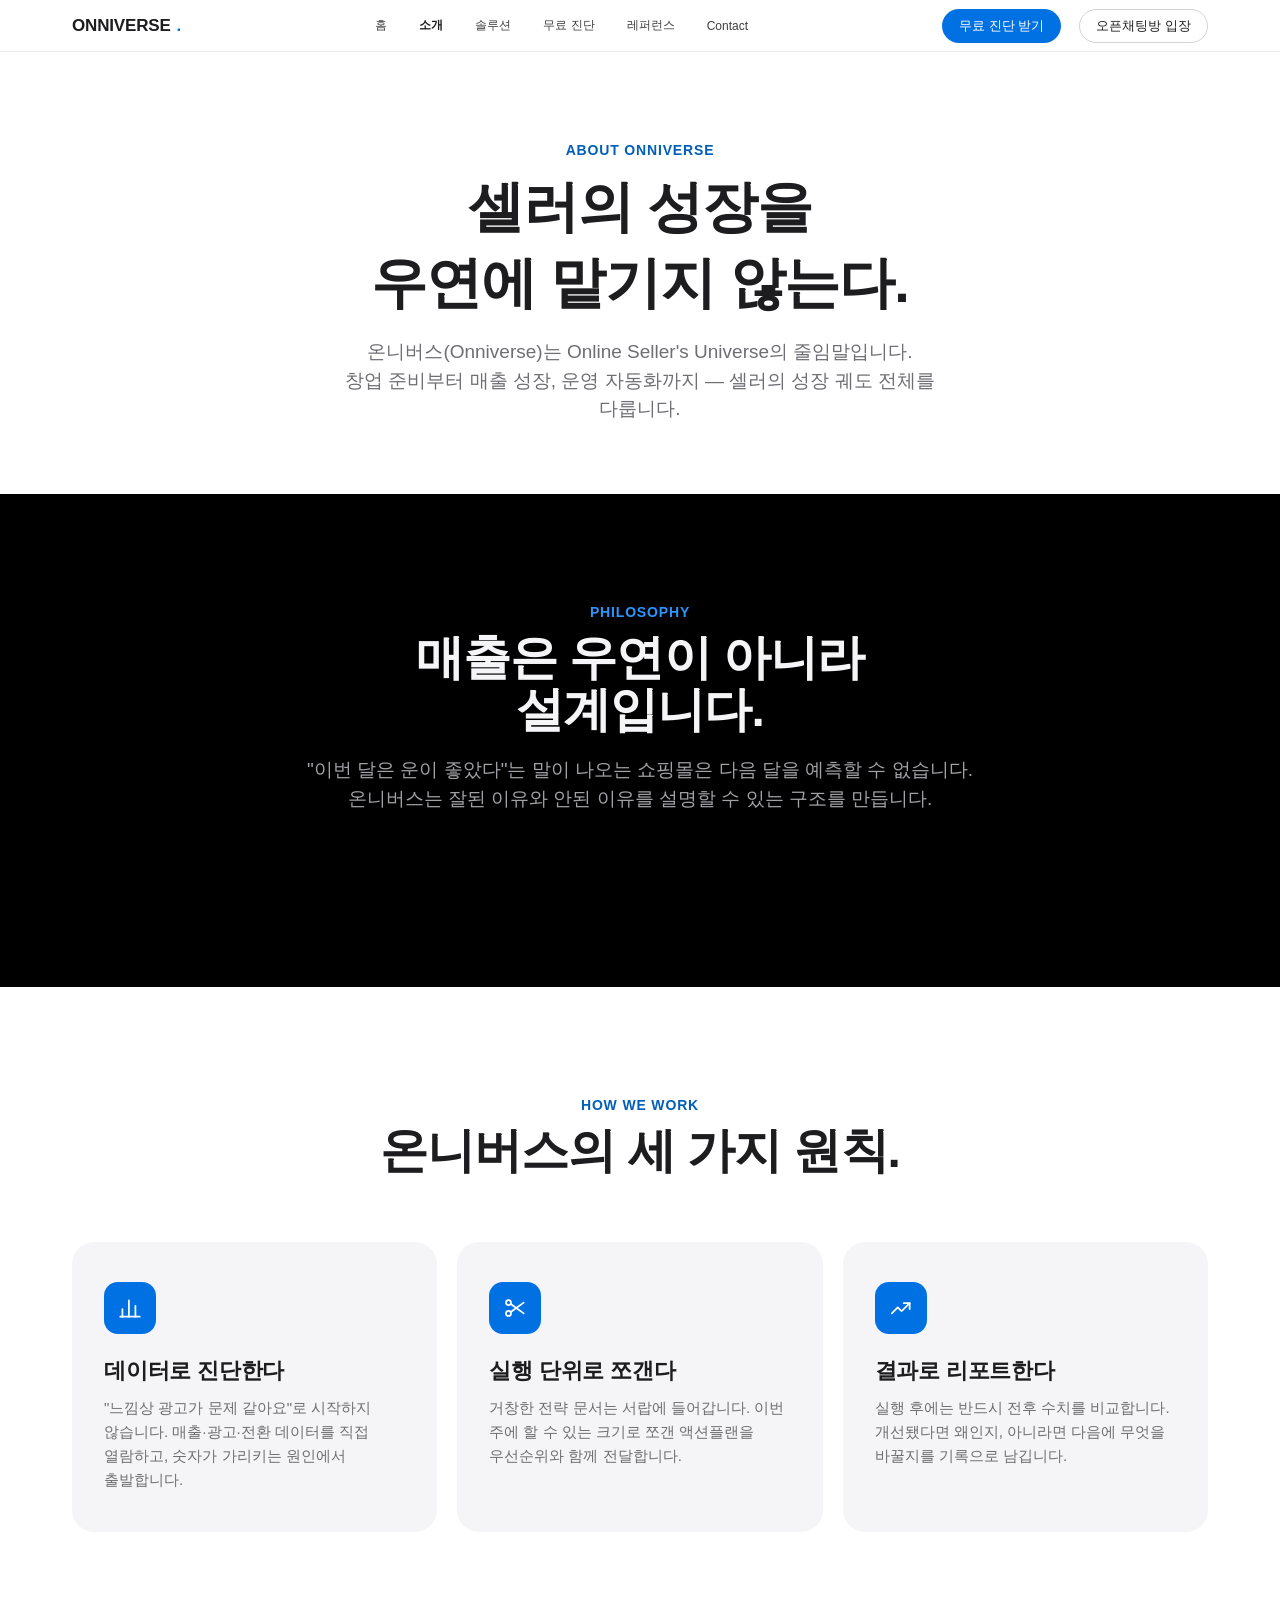
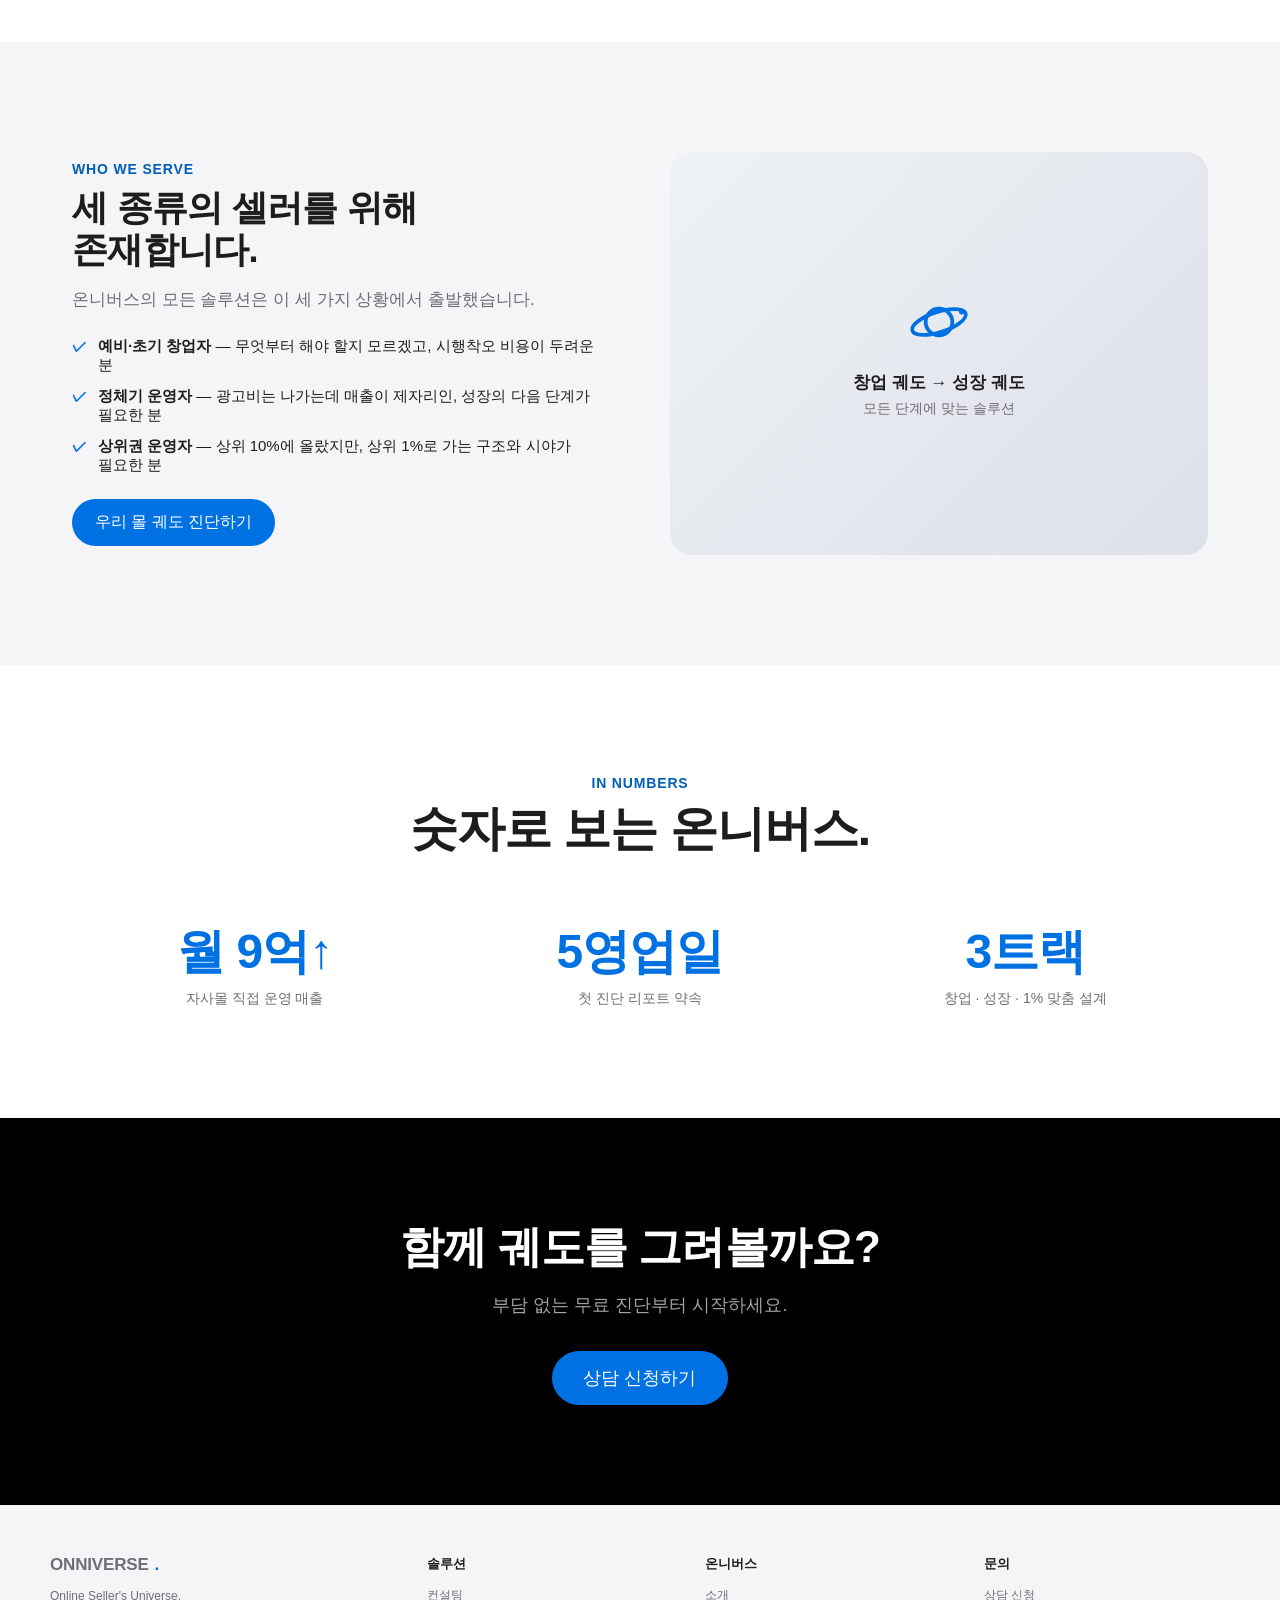
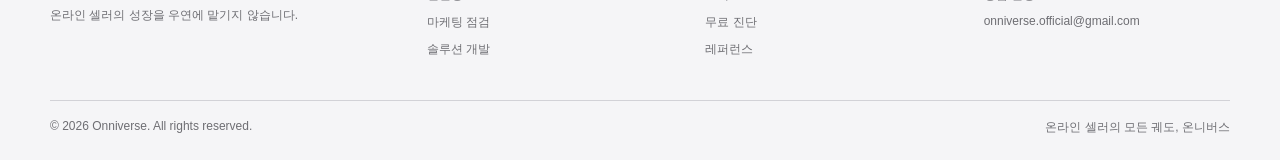
==== commit a3ed3869: "자사몰 운영 매출 수치 수정: 월 10억 → 월 9억 Co-Authored-By: Claude Fable 5 <noreply@anthropic.com>" ====
--- a/about.html
+++ b/about.html
@@ -112,7 +112,7 @@
       <h2>숫자로 보는 온니버스.</h2>
     </div>
     <div class="stats stats-3 reveal">
-      <div class="stat"><div class="num">월 10억↑</div><div class="label">자사몰 직접 운영 매출</div></div>
+      <div class="stat"><div class="num">월 9억↑</div><div class="label">자사몰 직접 운영 매출</div></div>
       <div class="stat"><div class="num">5영업일</div><div class="label">첫 진단 리포트 약속</div></div>
       <div class="stat"><div class="num">3트랙</div><div class="label">창업 · 성장 · 1% 맞춤 설계</div></div>
     </div>
